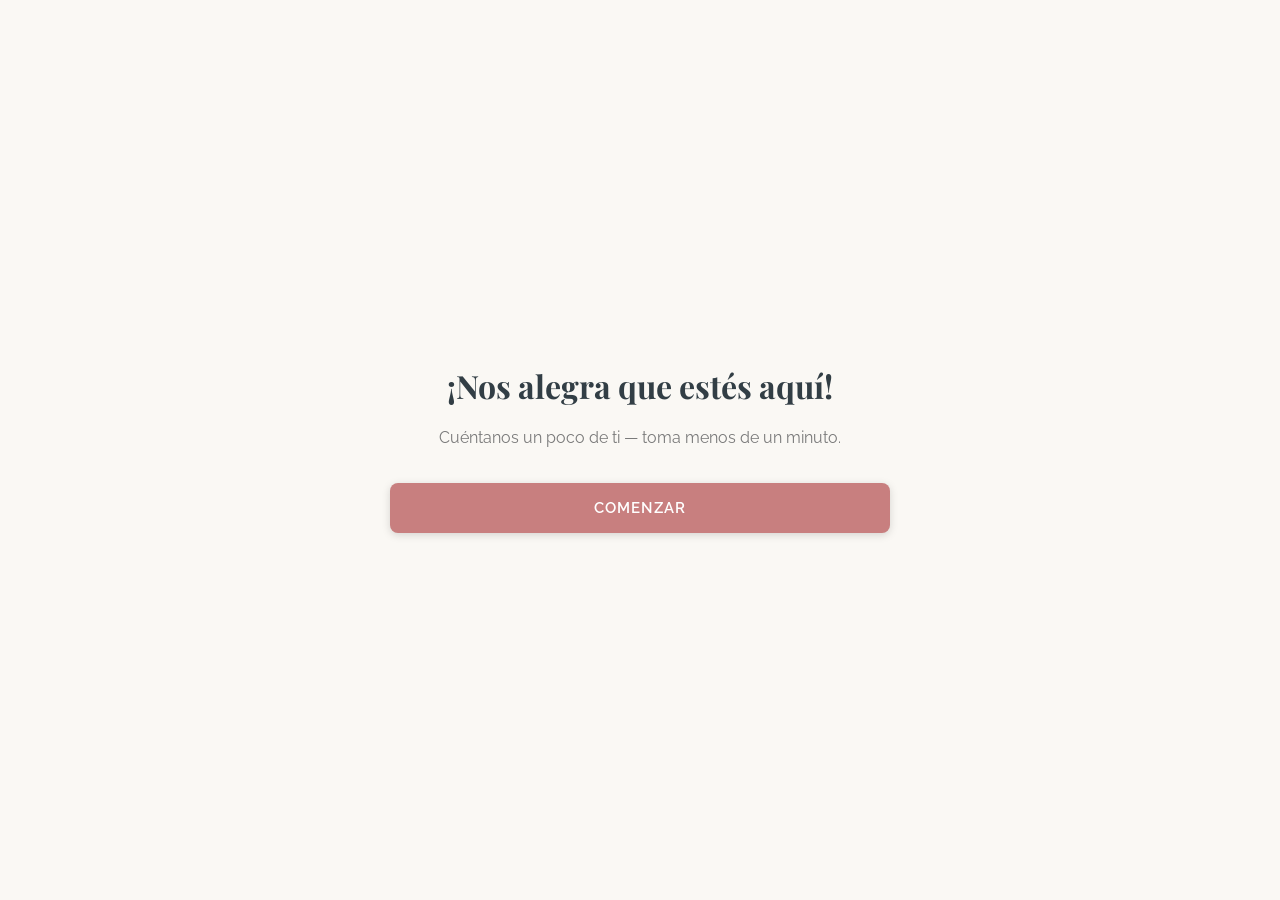
==== index.html @ 4c05f4e4 "Initial commit: Trigo y Miel visitor registration form Self-contained HTML form for church staff/gre" ====
<!DOCTYPE html>
<html lang="es">
<head>
  <meta charset="utf-8">
  <meta name="viewport" content="width=device-width, initial-scale=1, viewport-fit=cover">
  <title>Iglesia Trigo y Miel - Registro de Visitantes</title>
  <link href="https://fonts.googleapis.com/css2?family=Playfair+Display:wght@700&family=Raleway:wght@400;500;600&display=swap" rel="stylesheet">
  <style>
    * {
      margin: 0;
      padding: 0;
      box-sizing: border-box;
    }

    html, body {
      height: 100%;
      width: 100%;
      font-family: 'Raleway', sans-serif;
      -webkit-user-select: none;
      user-select: none;
    }

    :root {
      --gold: #E0C34B;
      --bronze: #AB9256;
      --coral: #C87F7F;
      --charcoal: #323e45;
      --warm-gray: #7A7A7A;
      --bg-warm: #faf8f4;

      --text-primary: var(--charcoal);
      --text-secondary: var(--warm-gray);
      --bg-primary: var(--bg-warm);
      --bg-secondary: #ffffff;
      --button-primary: var(--coral);
      --border-color: var(--bronze);
    }

    @media (prefers-color-scheme: dark) {
      :root {
        --text-primary: #f5f1ed;
        --text-secondary: #c0b5a8;
        --bg-primary: #2d2520;
        --bg-secondary: #3a3228;
        --button-primary: #e8a4a4;
        --border-color: #8b7b6b;
      }
    }

    body {
      background-color: var(--bg-primary);
      color: var(--text-primary);
      overflow: hidden;
      display: flex;
      flex-direction: column;
    }

    #app {
      width: 100%;
      height: 100%;
      display: flex;
      flex-direction: column;
      position: relative;
    }

    .screen {
      position: absolute;
      top: 0;
      left: 0;
      width: 100%;
      height: 100%;
      display: flex;
      flex-direction: column;
      align-items: center;
      justify-content: center;
      padding: 20px;
      opacity: 0;
      pointer-events: none;
      transition: opacity 0.4s ease-in-out;
    }

    .screen.active {
      opacity: 1;
      pointer-events: auto;
      position: relative;
    }

    .screen-content {
      width: 100%;
      max-width: 500px;
      text-align: center;
      animation: slideUp 0.5s ease-out;
    }

    @keyframes slideUp {
      from {
        transform: translateY(20px);
        opacity: 0;
      }
      to {
        transform: translateY(0);
        opacity: 1;
      }
    }

    .progress-bar {
      position: fixed;
      top: 0;
      left: 0;
      right: 0;
      padding: 16px 20px;
      text-align: center;
      font-size: 13px;
      color: var(--text-secondary);
      letter-spacing: 0.8px;
      background-color: var(--bg-primary);
      z-index: 10;
      font-weight: 500;
    }

    .screen-with-progress {
      padding-top: 60px;
    }

    h1 {
      font-family: 'Playfair Display', serif;
      font-size: 32px;
      margin-bottom: 20px;
      color: var(--text-primary);
      font-weight: 700;
      line-height: 1.2;
    }

    .subtitle {
      font-size: 16px;
      color: var(--text-secondary);
      margin-bottom: 32px;
      line-height: 1.6;
      font-weight: 400;
    }

    .form-group {
      margin-bottom: 20px;
      width: 100%;
      text-align: left;
    }

    label {
      display: block;
      font-size: 12px;
      color: var(--text-secondary);
      text-transform: uppercase;
      letter-spacing: 1px;
      margin-bottom: 8px;
      font-weight: 600;
    }

    input[type="text"],
    input[type="tel"],
    input[type="email"],
    textarea {
      width: 100%;
      padding: 14px 16px;
      border: 2px solid var(--border-color);
      border-radius: 8px;
      font-family: 'Raleway', sans-serif;
      font-size: 16px;
      color: var(--text-primary);
      background-color: var(--bg-secondary);
      transition: border-color 0.3s, box-shadow 0.3s;
      -webkit-appearance: none;
      appearance: none;
    }

    input[type="text"]:focus,
    input[type="tel"]:focus,
    input[type="email"]:focus,
    textarea:focus {
      outline: none;
      border-color: var(--button-primary);
      box-shadow: 0 0 0 3px rgba(200, 127, 127, 0.15);
    }

    textarea {
      min-height: 120px;
      resize: none;
      font-size: 15px;
    }

    .button-group {
      display: flex;
      flex-direction: column;
      gap: 12px;
      margin-top: 28px;
      width: 100%;
    }

    .button-group-horizontal {
      display: flex;
      flex-direction: column;
      gap: 12px;
      margin-top: 28px;
      width: 100%;
    }

    @media (min-width: 480px) {
      .button-group-horizontal {
        flex-direction: row;
        gap: 12px;
      }

      .button-group-horizontal button {
        flex: 1;
      }
    }

    button {
      padding: 16px 24px;
      font-size: 15px;
      font-weight: 600;
      border: none;
      border-radius: 8px;
      cursor: pointer;
      transition: all 0.3s;
      font-family: 'Raleway', sans-serif;
      text-transform: uppercase;
      letter-spacing: 1px;
      min-height: 50px;
      display: flex;
      align-items: center;
      justify-content: center;
      width: 100%;
      -webkit-user-select: none;
      user-select: none;
      -webkit-tap-highlight-color: transparent;
    }

    .btn-primary {
      background-color: var(--button-primary);
      color: white;
      box-shadow: 0 2px 8px rgba(0, 0, 0, 0.15);
    }

    .btn-primary:hover {
      opacity: 0.92;
      box-shadow: 0 4px 12px rgba(0, 0, 0, 0.2);
    }

    .btn-primary:active {
      transform: scale(0.98);
      box-shadow: 0 1px 4px rgba(0, 0, 0, 0.1);
    }

    .btn-secondary {
      background-color: transparent;
      color: var(--text-primary);
      border: 2px solid var(--border-color);
    }

    .btn-secondary:hover {
      background-color: var(--bg-secondary);
      border-color: var(--button-primary);
      color: var(--text-primary);
    }

    .btn-secondary:active {
      background-color: rgba(200, 127, 127, 0.1);
      transform: scale(0.98);
    }

    .final-message {
      font-size: 28px;
      margin-bottom: 40px;
      line-height: 1.4;
      font-weight: 500;
    }

    .welcome-buttons {
      margin-top: 32px;
    }

    @media (max-width: 600px) {
      h1 {
        font-size: 28px;
        margin-bottom: 16px;
      }

      .subtitle {
        font-size: 15px;
        margin-bottom: 28px;
      }

      .final-message {
        font-size: 24px;
        margin-bottom: 32px;
      }

      .progress-bar {
        padding: 14px 16px;
        font-size: 12px;
      }

      .screen-with-progress {
        padding-top: 56px;
      }
    }

    @media (max-height: 600px) {
      .screen-content {
        transform: scale(0.9);
        transform-origin: center;
      }
    }
  </style>
</head>
<body>
  <div id="app"></div>

  <script>
    const API_ENDPOINT = 'http://192.168.1.83:30109/webhook/tym-visitor';

    let currentStep = 0;
    const formData = {
      session_id: null,
      nombre: '',
      telefono: '',
      correo: '',
      primera_vez: null,
      ubicacion: null,
      situacion_fe: null,
      invitado_por: '',
      peticion_oracion: '',
      step_reached: 0,
      completed: false,
      started_at: null,
      last_updated: null
    };

    function initForm() {
      formData.session_id = crypto.randomUUID();
      formData.started_at = new Date().toISOString();
      currentStep = 0;
      saveFormData();
      render();
    }

    function saveFormData() {
      sessionStorage.setItem('tym_form_data', JSON.stringify(formData));
    }

    function loadFormData() {
      const saved = sessionStorage.getItem('tym_form_data');
      if (saved) {
        try {
          Object.assign(formData, JSON.parse(saved));
        } catch (e) {
          console.error('Error loading form data:', e);
        }
      }
    }

    function postData() {
      formData.last_updated = new Date().toISOString();
      const payload = JSON.stringify(formData);
      fetch(API_ENDPOINT, {
        method: 'POST',
        headers: { 'Content-Type': 'application/json' },
        body: payload
      }).catch(() => {});
    }

    function goToStep(step) {
      currentStep = step;
      formData.step_reached = step;
      saveFormData();
      if (step > 0) {
        postData();
      }
      render();
    }

    function nextStep() {
      goToStep(currentStep + 1);
    }

    function resetForm() {
      formData.session_id = crypto.randomUUID();
      formData.nombre = '';
      formData.telefono = '';
      formData.correo = '';
      formData.primera_vez = null;
      formData.ubicacion = null;
      formData.situacion_fe = null;
      formData.invitado_por = '';
      formData.peticion_oracion = '';
      formData.step_reached = 0;
      formData.completed = false;
      formData.started_at = new Date().toISOString();
      formData.last_updated = null;
      currentStep = 0;
      saveFormData();
      render();
    }

    function render() {
      const app = document.getElementById('app');

      if (currentStep === 0) {
        app.innerHTML = `
          <div class="screen active">
            <div class="screen-content">
              <h1>¡Nos alegra que estés aquí!</h1>
              <p class="subtitle">Cuéntanos un poco de ti — toma menos de un minuto.</p>
              <div class="welcome-buttons">
                <button class="btn-primary" onclick="nextStep()">Comenzar</button>
              </div>
            </div>
          </div>
        `;
      } else if (currentStep === 1) {
        app.innerHTML = `
          <div class="screen active screen-with-progress">
            <div class="progress-bar">1 de 7</div>
            <div class="screen-content">
              <h1>¿Cómo te llamas?</h1>
              <form onsubmit="return submitName(event)">
                <div class="form-group">
                  <input type="text" id="nombre" value="${escapeHtml(formData.nombre)}" placeholder="Tu nombre" required autofocus maxlength="100">
                </div>
                <button type="submit" class="btn-primary">Siguiente</button>
              </form>
            </div>
          </div>
        `;
        setTimeout(() => {
          const input = document.getElementById('nombre');
          if (input) {
            input.focus();
            input.select();
          }
        }, 100);
      } else if (currentStep === 2) {
        app.innerHTML = `
          <div class="screen active screen-with-progress">
            <div class="progress-bar">2 de 7</div>
            <div class="screen-content">
              <h1>¿Cómo te podemos contactar?</h1>
              <form onsubmit="return submitContact(event)">
                <div class="form-group">
                  <label>Teléfono (requerido)</label>
                  <input type="tel" id="telefono" value="${escapeHtml(formData.telefono)}" placeholder="Tu teléfono" required maxlength="20">
                </div>
                <div class="form-group">
                  <label>Correo (opcional)</label>
                  <input type="email" id="correo" value="${escapeHtml(formData.correo)}" placeholder="Tu correo" maxlength="100">
                </div>
                <button type="submit" class="btn-primary">Siguiente</button>
              </form>
            </div>
          </div>
        `;
        setTimeout(() => {
          const input = document.getElementById('telefono');
          if (input) input.focus();
        }, 100);
      } else if (currentStep === 3) {
        app.innerHTML = `
          <div class="screen active screen-with-progress">
            <div class="progress-bar">3 de 7</div>
            <div class="screen-content">
              <h1>¿Es tu primera vez visitándonos?</h1>
              <div class="button-group-horizontal">
                <button class="btn-primary" onclick="setFirstVisit(true)">Sí</button>
                <button class="btn-secondary" onclick="setFirstVisit(false)">No</button>
              </div>
            </div>
          </div>
        `;
      } else if (currentStep === 4) {
        app.innerHTML = `
          <div class="screen active screen-with-progress">
            <div class="progress-bar">4 de 7</div>
            <div class="screen-content">
              <h1>¿Vives en San Luis Potosí o estás de visita en la ciudad?</h1>
              <div class="button-group-horizontal">
                <button class="btn-primary" onclick="setLocation('vivo_aqui')">Vivo aquí</button>
                <button class="btn-secondary" onclick="setLocation('visita')">Estoy de visita</button>
              </div>
            </div>
          </div>
        `;
      } else if (currentStep === 5) {
        app.innerHTML = `
          <div class="screen active screen-with-progress">
            <div class="progress-bar">5 de 7</div>
            <div class="screen-content">
              <h1>¿Ya asistes a una iglesia y buscas un nuevo lugar, o es tu primer acercamiento a la fe?</h1>
              <div class="button-group">
                <button class="btn-primary" onclick="setFaith('cristiano_busco')">Ya soy cristiano/a y busco iglesia</button>
                <button class="btn-secondary" onclick="setFaith('primer_acercamiento')">Es mi primer acercamiento</button>
                <button class="btn-secondary" onclick="setFaith('prefiero_no_decir')">Prefiero no decir</button>
              </div>
            </div>
          </div>
        `;
      } else if (currentStep === 6) {
        app.innerHTML = `
          <div class="screen active screen-with-progress">
            <div class="progress-bar">6 de 7</div>
            <div class="screen-content">
              <h1>¿Alguien te invitó hoy?</h1>
              <form onsubmit="return submitInvitedBy(event)">
                <div class="form-group">
                  <input type="text" id="invitado_por" value="${escapeHtml(formData.invitado_por)}" placeholder="Nombre de la persona (opcional)" maxlength="100">
                </div>
                <button type="submit" class="btn-primary">Siguiente</button>
              </form>
            </div>
          </div>
        `;
        setTimeout(() => {
          const input = document.getElementById('invitado_por');
          if (input) input.focus();
        }, 100);
      } else if (currentStep === 7) {
        app.innerHTML = `
          <div class="screen active screen-with-progress">
            <div class="progress-bar">7 de 7</div>
            <div class="screen-content">
              <h1>¿Hay algo por lo que podamos orar por ti?</h1>
              <form onsubmit="return submitPrayer(event)">
                <div class="form-group">
                  <textarea id="peticion_oracion" placeholder="Tu petición de oración (opcional)">${escapeHtml(formData.peticion_oracion)}</textarea>
                </div>
                <button type="submit" class="btn-primary">Terminar</button>
              </form>
            </div>
          </div>
        `;
        setTimeout(() => {
          const input = document.getElementById('peticion_oracion');
          if (input) input.focus();
        }, 100);
      } else if (currentStep === 8) {
        app.innerHTML = `
          <div class="screen active">
            <div class="screen-content">
              <h1 class="final-message">¡Gracias! Un gusto conocerte.</h1>
              <div class="welcome-buttons">
                <button class="btn-primary" onclick="resetForm()">Registrar a otra persona</button>
              </div>
            </div>
          </div>
        `;
      }
    }

    function escapeHtml(text) {
      if (!text) return '';
      const div = document.createElement('div');
      div.textContent = text;
      return div.innerHTML;
    }

    function submitName(e) {
      e.preventDefault();
      const nombre = document.getElementById('nombre').value.trim();
      if (nombre) {
        formData.nombre = nombre;
        nextStep();
      }
      return false;
    }

    function submitContact(e) {
      e.preventDefault();
      const telefono = document.getElementById('telefono').value.trim();
      const correo = document.getElementById('correo').value.trim();
      if (telefono) {
        formData.telefono = telefono;
        formData.correo = correo;
        nextStep();
      }
      return false;
    }

    function setFirstVisit(value) {
      formData.primera_vez = value;
      nextStep();
    }

    function setLocation(value) {
      formData.ubicacion = value;
      nextStep();
    }

    function setFaith(value) {
      formData.situacion_fe = value;
      nextStep();
    }

    function submitInvitedBy(e) {
      e.preventDefault();
      formData.invitado_por = document.getElementById('invitado_por').value.trim();
      nextStep();
      return false;
    }

    function submitPrayer(e) {
      e.preventDefault();
      formData.peticion_oracion = document.getElementById('peticion_oracion').value.trim();
      formData.completed = true;
      formData.last_updated = new Date().toISOString();
      saveFormData();
      postData();
      currentStep = 8;
      render();
      return false;
    }

    // Initialize on page load
    window.addEventListener('load', () => {
      loadFormData();
      if (!formData.session_id || formData.completed) {
        initForm();
      } else {
        currentStep = formData.step_reached || 0;
        render();
      }
    });

    // Handle page visibility to refresh on return
    document.addEventListener('visibilitychange', () => {
      if (document.visibilityState === 'visible') {
        render();
      }
    });
  </script>
</body>
</html>
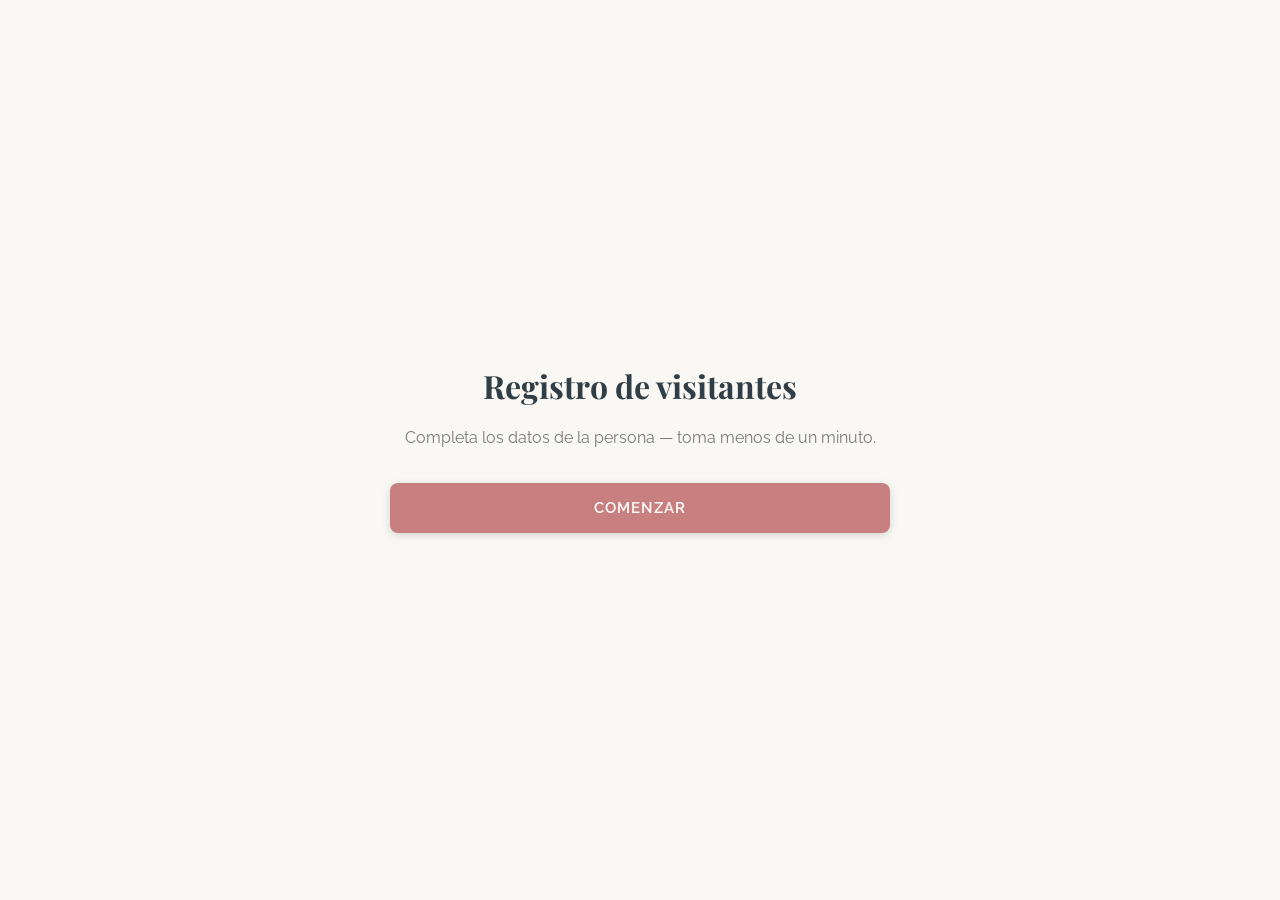
==== commit 8a04061e: "Switch copy to neutral staff-entry register Form is filled out by church staff logging a visitor, no" ====
--- a/index.html
+++ b/index.html
@@ -409,8 +409,8 @@
         app.innerHTML = `
           <div class="screen active">
             <div class="screen-content">
-              <h1>¡Nos alegra que estés aquí!</h1>
-              <p class="subtitle">Cuéntanos un poco de ti — toma menos de un minuto.</p>
+              <h1>Registro de visitantes</h1>
+              <p class="subtitle">Completa los datos de la persona — toma menos de un minuto.</p>
               <div class="welcome-buttons">
                 <button class="btn-primary" onclick="nextStep()">Comenzar</button>
               </div>
@@ -422,10 +422,10 @@
           <div class="screen active screen-with-progress">
             <div class="progress-bar">1 de 7</div>
             <div class="screen-content">
-              <h1>¿Cómo te llamas?</h1>
+              <h1>Nombre completo</h1>
               <form onsubmit="return submitName(event)">
                 <div class="form-group">
-                  <input type="text" id="nombre" value="${escapeHtml(formData.nombre)}" placeholder="Tu nombre" required autofocus maxlength="100">
+                  <input type="text" id="nombre" value="${escapeHtml(formData.nombre)}" placeholder="Nombre de la visita" required autofocus maxlength="100">
                 </div>
                 <button type="submit" class="btn-primary">Siguiente</button>
               </form>
@@ -444,15 +444,15 @@
           <div class="screen active screen-with-progress">
             <div class="progress-bar">2 de 7</div>
             <div class="screen-content">
-              <h1>¿Cómo te podemos contactar?</h1>
+              <h1>Datos de contacto</h1>
               <form onsubmit="return submitContact(event)">
                 <div class="form-group">
                   <label>Teléfono (requerido)</label>
-                  <input type="tel" id="telefono" value="${escapeHtml(formData.telefono)}" placeholder="Tu teléfono" required maxlength="20">
+                  <input type="tel" id="telefono" value="${escapeHtml(formData.telefono)}" placeholder="Teléfono" required maxlength="20">
                 </div>
                 <div class="form-group">
                   <label>Correo (opcional)</label>
-                  <input type="email" id="correo" value="${escapeHtml(formData.correo)}" placeholder="Tu correo" maxlength="100">
+                  <input type="email" id="correo" value="${escapeHtml(formData.correo)}" placeholder="Correo" maxlength="100">
                 </div>
                 <button type="submit" class="btn-primary">Siguiente</button>
               </form>
@@ -468,10 +468,10 @@
           <div class="screen active screen-with-progress">
             <div class="progress-bar">3 de 7</div>
             <div class="screen-content">
-              <h1>¿Es tu primera vez visitándonos?</h1>
+              <h1>Primera visita</h1>
               <div class="button-group-horizontal">
-                <button class="btn-primary" onclick="setFirstVisit(true)">Sí</button>
-                <button class="btn-secondary" onclick="setFirstVisit(false)">No</button>
+                <button class="btn-primary" onclick="setFirstVisit('Sí')">Sí</button>
+                <button class="btn-secondary" onclick="setFirstVisit('No')">No</button>
               </div>
             </div>
           </div>
@@ -481,10 +481,10 @@
           <div class="screen active screen-with-progress">
             <div class="progress-bar">4 de 7</div>
             <div class="screen-content">
-              <h1>¿Vives en San Luis Potosí o estás de visita en la ciudad?</h1>
+              <h1>Ubicación</h1>
               <div class="button-group-horizontal">
-                <button class="btn-primary" onclick="setLocation('vivo_aqui')">Vivo aquí</button>
-                <button class="btn-secondary" onclick="setLocation('visita')">Estoy de visita</button>
+                <button class="btn-primary" onclick="setLocation('Vive en San Luis Potosí')">Vive en San Luis Potosí</button>
+                <button class="btn-secondary" onclick="setLocation('Está de visita en la ciudad')">Está de visita en la ciudad</button>
               </div>
             </div>
           </div>
@@ -494,11 +494,11 @@
           <div class="screen active screen-with-progress">
             <div class="progress-bar">5 de 7</div>
             <div class="screen-content">
-              <h1>¿Ya asistes a una iglesia y buscas un nuevo lugar, o es tu primer acercamiento a la fe?</h1>
+              <h1>Situación de fe</h1>
               <div class="button-group">
-                <button class="btn-primary" onclick="setFaith('cristiano_busco')">Ya soy cristiano/a y busco iglesia</button>
-                <button class="btn-secondary" onclick="setFaith('primer_acercamiento')">Es mi primer acercamiento</button>
-                <button class="btn-secondary" onclick="setFaith('prefiero_no_decir')">Prefiero no decir</button>
+                <button class="btn-primary" onclick="setFaith('Ya asiste a una iglesia y busca un nuevo lugar')">Ya asiste a una iglesia y busca un nuevo lugar</button>
+                <button class="btn-secondary" onclick="setFaith('Es su primer acercamiento a la fe')">Es su primer acercamiento a la fe</button>
+                <button class="btn-secondary" onclick="setFaith('Prefiere no decir')">Prefiere no decir</button>
               </div>
             </div>
           </div>
@@ -508,10 +508,10 @@
           <div class="screen active screen-with-progress">
             <div class="progress-bar">6 de 7</div>
             <div class="screen-content">
-              <h1>¿Alguien te invitó hoy?</h1>
+              <h1>Invitado por</h1>
               <form onsubmit="return submitInvitedBy(event)">
                 <div class="form-group">
-                  <input type="text" id="invitado_por" value="${escapeHtml(formData.invitado_por)}" placeholder="Nombre de la persona (opcional)" maxlength="100">
+                  <input type="text" id="invitado_por" value="${escapeHtml(formData.invitado_por)}" placeholder="Nombre (opcional)" maxlength="100">
                 </div>
                 <button type="submit" class="btn-primary">Siguiente</button>
               </form>
@@ -527,10 +527,10 @@
           <div class="screen active screen-with-progress">
             <div class="progress-bar">7 de 7</div>
             <div class="screen-content">
-              <h1>¿Hay algo por lo que podamos orar por ti?</h1>
+              <h1>Petición de oración</h1>
               <form onsubmit="return submitPrayer(event)">
                 <div class="form-group">
-                  <textarea id="peticion_oracion" placeholder="Tu petición de oración (opcional)">${escapeHtml(formData.peticion_oracion)}</textarea>
+                  <textarea id="peticion_oracion" placeholder="Detalles (opcional)">${escapeHtml(formData.peticion_oracion)}</textarea>
                 </div>
                 <button type="submit" class="btn-primary">Terminar</button>
               </form>
@@ -545,7 +545,7 @@
         app.innerHTML = `
           <div class="screen active">
             <div class="screen-content">
-              <h1 class="final-message">¡Gracias! Un gusto conocerte.</h1>
+              <h1 class="final-message">Registro completado</h1>
               <div class="welcome-buttons">
                 <button class="btn-primary" onclick="resetForm()">Registrar a otra persona</button>
               </div>
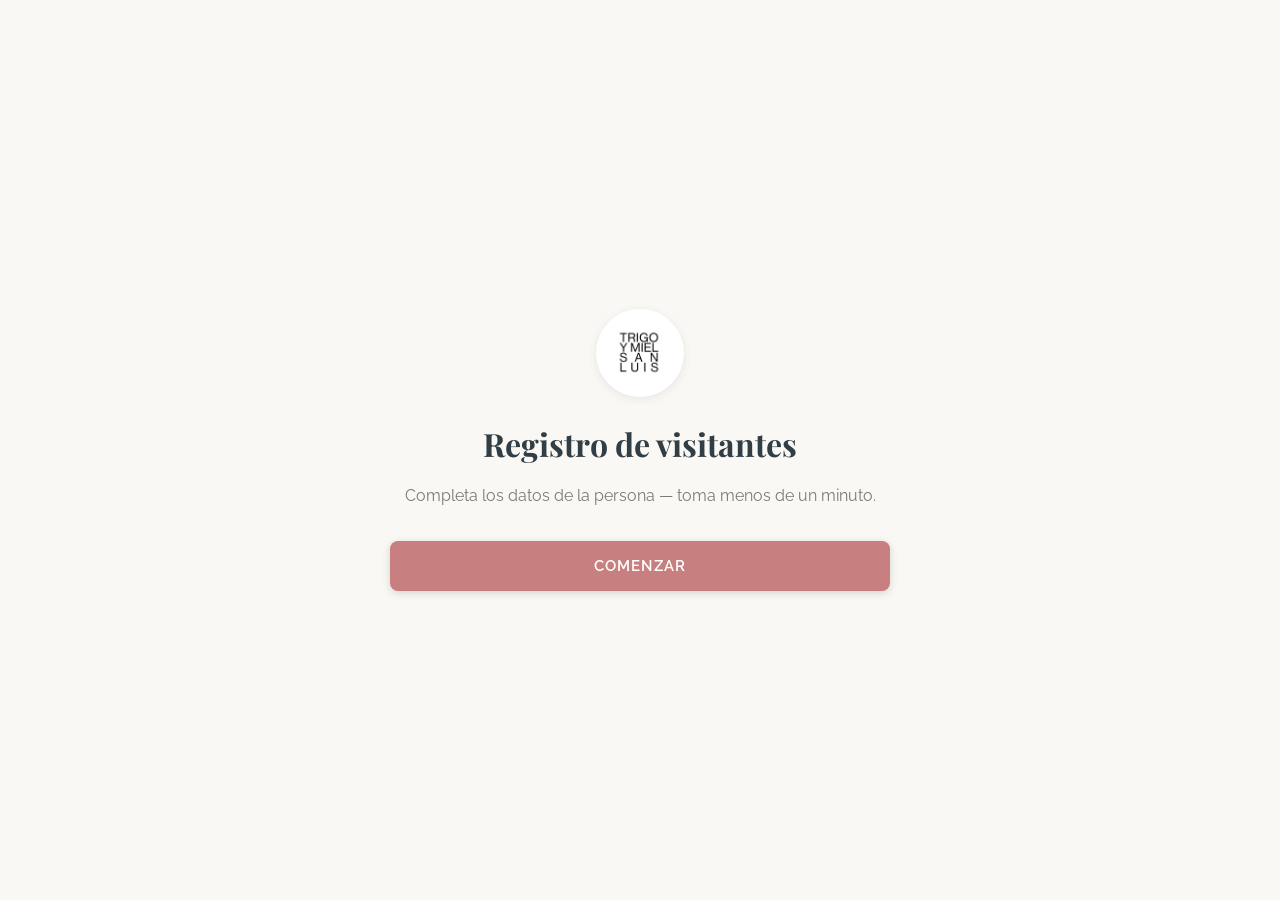
==== commit 7bb1be9a: "Add church logo to welcome and final screens Embedded as base64 data URI (280x280 JPEG, ~11KB) to ke" ====
--- a/index.html
+++ b/index.html
@@ -279,6 +279,17 @@
       margin-top: 32px;
     }
 
+    .logo {
+      width: 88px;
+      height: 88px;
+      object-fit: contain;
+      border-radius: 50%;
+      background: #fff;
+      padding: 10px;
+      margin-bottom: 24px;
+      box-shadow: 0 2px 10px rgba(0, 0, 0, 0.08);
+    }
+
     @media (max-width: 600px) {
       h1 {
         font-size: 28px;
@@ -318,6 +329,7 @@
 
   <script>
     const API_ENDPOINT = 'http://192.168.1.83:30109/webhook/tym-visitor';
+    const LOGO_DATA_URI = '[data-uri]';
 
     let currentStep = 0;
     const formData = {
@@ -409,6 +421,7 @@
         app.innerHTML = `
           <div class="screen active">
             <div class="screen-content">
+              <img class="logo" src="${LOGO_DATA_URI}" alt="Trigo y Miel San Luis Potosí">
               <h1>Registro de visitantes</h1>
               <p class="subtitle">Completa los datos de la persona — toma menos de un minuto.</p>
               <div class="welcome-buttons">
@@ -545,6 +558,7 @@
         app.innerHTML = `
           <div class="screen active">
             <div class="screen-content">
+              <img class="logo" src="${LOGO_DATA_URI}" alt="Trigo y Miel San Luis Potosí">
               <h1 class="final-message">Registro completado</h1>
               <div class="welcome-buttons">
                 <button class="btn-primary" onclick="resetForm()">Registrar a otra persona</button>
